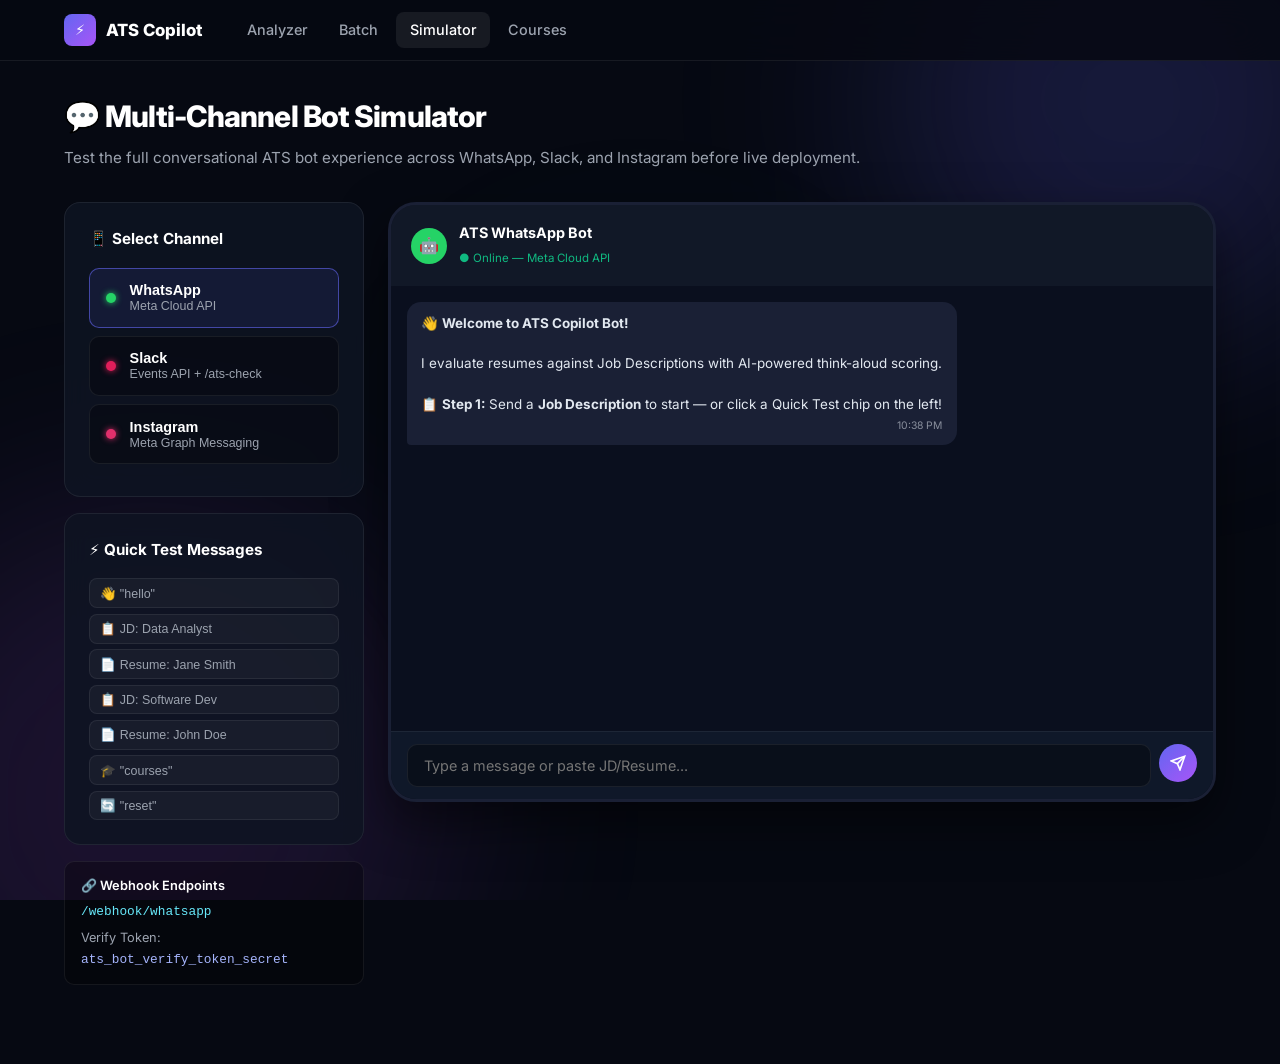
==== static/simulator.html @ 93f96079 "feat: Multi-resume PDF upload, separate pages, clean UI redesign with ranked comparison table" ====
<!DOCTYPE html>
<html lang="en">
<head>
  <meta charset="UTF-8">
  <meta name="viewport" content="width=device-width, initial-scale=1.0">
  <title>Channel Simulator – ATS Copilot</title>
  <meta name="description" content="Simulate the ATS chatbot on WhatsApp, Slack, and Instagram live in your browser before cloud deployment.">
  <link rel="preconnect" href="https://fonts.googleapis.com">
  <link href="https://fonts.googleapis.com/css2?family=Inter:wght@300;400;500;600;700;800;900&display=swap" rel="stylesheet">
  <link rel="stylesheet" href="shared.css">
  <style>
    .sim-layout { display: grid; grid-template-columns: 300px 1fr; gap: 1.5rem; align-items: start; }
    @media (max-width: 800px) { .sim-layout { grid-template-columns: 1fr; } }
    .channel-btn { width: 100%; background: rgba(0,0,0,0.3); border: 1px solid var(--border); border-radius: 10px; padding: 0.85rem 1rem; display: flex; align-items: center; gap: 0.85rem; color: #fff; cursor: pointer; text-align: left; margin-bottom: 0.5rem; transition: all 0.2s; }
    .channel-btn:hover { border-color: rgba(99,102,241,0.4); }
    .channel-btn.active { border-color: rgba(99,102,241,0.6); background: rgba(99,102,241,0.1); }
    .ch-pip { width: 10px; height: 10px; border-radius: 50%; flex-shrink: 0; }
    .ch-wa-p { background: #25d366; box-shadow: 0 0 6px #25d366; }
    .ch-sl-p { background: #e01e5a; box-shadow: 0 0 6px #e01e5a; }
    .ch-ig-p { background: #e1306c; box-shadow: 0 0 6px #e1306c; }
    .channel-btn div strong { display: block; font-size: 0.9rem; }
    .channel-btn div small { color: var(--text-muted); font-size: 0.78rem; }
    .quick-chips { display: flex; flex-direction: column; gap: 0.35rem; margin-top: 0.75rem; }
    .q-chip { background: rgba(255,255,255,0.04); border: 1px solid var(--border); border-radius: 8px; padding: 0.4rem 0.65rem; font-size: 0.78rem; color: var(--text-muted); cursor: pointer; text-align: left; transition: all 0.2s; }
    .q-chip:hover { background: rgba(99,102,241,0.12); border-color: rgba(99,102,241,0.4); color: #a5b4fc; }
    .phone-frame { background: #0a0f1e; border-radius: 28px; border: 3px solid #1a2035; box-shadow: 0 20px 50px rgba(0,0,0,0.5), inset 0 1px 0 rgba(255,255,255,0.05); overflow: hidden; display: flex; flex-direction: column; height: 600px; transition: border-color 0.3s; }
    .phone-topbar { padding: 1rem 1.25rem; display: flex; align-items: center; gap: 0.75rem; flex-shrink: 0; }
    .phone-avatar { width: 36px; height: 36px; border-radius: 50%; display: flex; align-items: center; justify-content: center; font-size: 1rem; flex-shrink: 0; }
    .phone-info strong { display: block; font-size: 0.9rem; color: #fff; }
    .phone-info small { color: #10b981; font-size: 0.72rem; }
    .chat-area { flex: 1; overflow-y: auto; padding: 1rem; display: flex; flex-direction: column; gap: 0.75rem; }
    .msg-bubble { max-width: 82%; padding: 0.7rem 0.9rem; border-radius: 14px; font-size: 0.84rem; line-height: 1.5; word-break: break-word; }
    .msg-bot { background: #1a2035; color: #e2e8f0; align-self: flex-start; border-bottom-left-radius: 4px; }
    .msg-user { background: linear-gradient(135deg, #6366f1, #a855f7); color: #fff; align-self: flex-end; border-bottom-right-radius: 4px; }
    .msg-time { font-size: 0.65rem; opacity: 0.55; margin-top: 0.25rem; text-align: right; }
    .msg-typing { background: #1a2035; padding: 0.6rem 0.9rem; border-radius: 14px; align-self: flex-start; }
    .dots span { display: inline-block; width: 6px; height: 6px; border-radius: 50%; background: #6366f1; animation: bounce 1.2s infinite; margin: 0 1px; }
    .dots span:nth-child(2) { animation-delay: 0.2s; }
    .dots span:nth-child(3) { animation-delay: 0.4s; }
    @keyframes bounce { 0%,80%,100% { transform: translateY(0); } 40% { transform: translateY(-6px); } }
    .phone-input-bar { padding: 0.75rem 1rem; display: flex; gap: 0.5rem; border-top: 1px solid rgba(255,255,255,0.06); flex-shrink: 0; }
    .phone-input { flex: 1; background: #141929; border: 1px solid rgba(255,255,255,0.1); border-radius: 20px; padding: 0.6rem 1rem; color: #fff; font-size: 0.85rem; font-family: var(--font); outline: none; }
    .phone-input:focus { border-color: rgba(99,102,241,0.5); }
    .btn-send-circle { width: 38px; height: 38px; border-radius: 50%; background: linear-gradient(135deg, #6366f1, #a855f7); border: none; color: #fff; cursor: pointer; display: flex; align-items: center; justify-content: center; flex-shrink: 0; }
    .webhook-info { background: rgba(0,0,0,0.3); border: 1px solid var(--border); border-radius: 10px; padding: 0.85rem 1rem; margin-top: 1rem; font-size: 0.8rem; color: var(--text-muted); }
    .webhook-url { color: #67e8f9; font-family: monospace; word-break: break-all; }
  </style>
</head>
<body>
  <div class="bg-orbs"><div class="orb o1"></div><div class="orb o2"></div><div class="orb o3"></div></div>

  <nav class="topnav">
    <div class="topnav-inner">
      <a href="index.html" class="nav-logo"><div class="logo-box">⚡</div><span>ATS Copilot</span></a>
      <div class="nav-links">
        <a href="analyzer.html">Analyzer</a>
        <a href="batch.html">Batch</a>
        <a href="simulator.html">Simulator</a>
        <a href="courses.html">Courses</a>
      </div>
    </div>
  </nav>

  <div class="page-wrap">
    <div class="page-header">
      <h1>💬 Multi-Channel Bot Simulator</h1>
      <p>Test the full conversational ATS bot experience across WhatsApp, Slack, and Instagram before live deployment.</p>
    </div>

    <div class="sim-layout">
      <!-- Sidebar -->
      <div>
        <div class="card" style="margin-bottom:1rem;">
          <div class="card-title">📱 Select Channel</div>
          <button class="channel-btn active" data-channel="whatsapp">
            <div class="ch-pip ch-wa-p"></div>
            <div><strong>WhatsApp</strong><small>Meta Cloud API</small></div>
          </button>
          <button class="channel-btn" data-channel="slack">
            <div class="ch-pip ch-sl-p"></div>
            <div><strong>Slack</strong><small>Events API + /ats-check</small></div>
          </button>
          <button class="channel-btn" data-channel="instagram">
            <div class="ch-pip ch-ig-p"></div>
            <div><strong>Instagram</strong><small>Meta Graph Messaging</small></div>
          </button>
        </div>

        <div class="card">
          <div class="card-title">⚡ Quick Test Messages</div>
          <div class="quick-chips">
            <button class="q-chip" data-msg="hello">👋 "hello"</button>
            <button class="q-chip" data-msg="JD for Data Analyst: 3+ years SQL, Python, Tableau, Power BI">📋 JD: Data Analyst</button>
            <button class="q-chip" data-msg="Resume of Jane Smith: 3 years Python, SQL, Pandas, Tableau">📄 Resume: Jane Smith</button>
            <button class="q-chip" data-msg="JD for Software Developer: 4+ years React, FastAPI, Docker">📋 JD: Software Dev</button>
            <button class="q-chip" data-msg="Resume of John Doe: 4 years React, Python, FastAPI, CI/CD">📄 Resume: John Doe</button>
            <button class="q-chip" data-msg="courses">🎓 "courses"</button>
            <button class="q-chip" data-msg="reset">🔄 "reset"</button>
          </div>
        </div>

        <div class="webhook-info">
          <div style="font-weight:600; color:#fff; margin-bottom:0.35rem;">🔗 Webhook Endpoints</div>
          <div class="webhook-url" id="webhookDisplay">/webhook/whatsapp</div>
          <div style="margin-top:0.35rem;">Verify Token: <code style="color:#a5b4fc;">ats_bot_verify_token_secret</code></div>
        </div>
      </div>

      <!-- Phone Device -->
      <div>
        <div class="phone-frame" id="phoneFrame">
          <div class="phone-topbar" id="phoneTopbar" style="background:#111827;">
            <div class="phone-avatar" id="phoneAvatar" style="background:#25d366;">🤖</div>
            <div class="phone-info">
              <strong id="channelName">ATS WhatsApp Bot</strong>
              <small>● Online — Meta Cloud API</small>
            </div>
          </div>
          <div class="chat-area" id="chatArea"></div>
          <div class="phone-input-bar" id="phoneInputBar" style="background:#0f1829;">
            <input type="text" class="phone-input" id="chatInput" placeholder="Type a message or paste JD/Resume...">
            <button class="btn-send-circle" id="btnSend">
              <svg width="16" height="16" viewBox="0 0 24 24" fill="none" stroke="currentColor" stroke-width="2.5"><line x1="22" y1="2" x2="11" y2="13"/><polygon points="22 2 15 22 11 13 2 9 22 2"/></svg>
            </button>
          </div>
        </div>
      </div>
    </div>
  </div>

  <script src="nav.js"></script>
  <script src="ats_engine.js"></script>
  <script>
  (function () {
    let activeChannel = 'whatsapp';
    let state = 'IDLE';
    let storedJD = '';
    let lastResult = null;

    const channelConfig = {
      whatsapp: { name: 'ATS WhatsApp Bot', sub: 'Online — Meta Cloud API', avatarBg: '#128C7E', avatar: '🤖', topbar: '#075e54', inputbar: '#0f1829', webhook: '/webhook/whatsapp' },
      slack:    { name: 'ATS Slack Bot', sub: 'Online — Events API', avatarBg: '#4a154b', avatar: '🟣', topbar: '#1a1d21', inputbar: '#1a1d21', webhook: '/webhook/slack' },
      instagram:{ name: 'ATS Instagram Bot', sub: 'Online — Meta Graph API', avatarBg: '#833ab4', avatar: '🟠', topbar: '#1a1128', inputbar: '#1a1128', webhook: '/webhook/instagram' }
    };

    function applyChannelTheme(ch) {
      const cfg = channelConfig[ch];
      document.getElementById('channelName').textContent = cfg.name;
      document.getElementById('phoneTopbar').querySelector('small').textContent = cfg.sub;
      document.getElementById('phoneTopbar').style.background = cfg.topbar;
      document.getElementById('phoneInputBar').style.background = cfg.inputbar;
      document.getElementById('phoneAvatar').textContent = cfg.avatar;
      document.getElementById('phoneAvatar').style.background = cfg.avatarBg;
      document.getElementById('webhookDisplay').textContent = cfg.webhook;
    }

    document.querySelectorAll('.channel-btn').forEach(btn => {
      btn.addEventListener('click', () => {
        document.querySelectorAll('.channel-btn').forEach(b => b.classList.remove('active'));
        btn.classList.add('active');
        activeChannel = btn.dataset.channel;
        applyChannelTheme(activeChannel);
        state = 'IDLE'; storedJD = ''; lastResult = null;
        document.getElementById('chatArea').innerHTML = '';
        addBotMsg('👋 Channel switched to <strong>' + channelConfig[activeChannel].name + '</strong>. Please send a Job Description to begin.');
      });
    });

    document.querySelectorAll('.q-chip').forEach(chip => {
      chip.addEventListener('click', () => {
        document.getElementById('chatInput').value = chip.dataset.msg;
        sendMsg();
      });
    });

    document.getElementById('btnSend').addEventListener('click', sendMsg);
    document.getElementById('chatInput').addEventListener('keydown', e => { if (e.key === 'Enter') sendMsg(); });

    function sendMsg() {
      const input = document.getElementById('chatInput');
      const msg = input.value.trim();
      if (!msg) return;
      input.value = '';
      addUserMsg(msg);
      showTyping();
      setTimeout(() => { removeTyping(); processMsg(msg); }, 700);
    }

    function processMsg(msg) {
      const lower = msg.toLowerCase().trim();

      if (['reset','start over','clear'].includes(lower) || (lower === 'hello' && state === 'IDLE')) {
        state = 'IDLE'; storedJD = ''; lastResult = null;
        addBotMsg('👋 <strong>Welcome to ATS Copilot ' + (activeChannel === 'slack' ? `— use <code>/ats-check</code> or type below` : 'Bot') + '</strong><br><br>📋 <strong>Step 1:</strong> Send or paste a <strong>Job Description (JD)</strong> to begin evaluation.');
        return;
      }

      if (lower === 'courses' && lastResult) {
        const lines = lastResult.courses.map(c => `• <a href="${c.url}" target="_blank" style="color:#67e8f9;">${c.title}</a> — ${c.provider}`).join('<br>');
        addBotMsg('🎓 <strong>Recommended Upskilling Courses:</strong><br><br>' + (lines || 'No courses found.'));
        return;
      }

      if (state === 'IDLE' || state === 'WAITING_JD') {
        storedJD = msg;
        state = 'WAITING_RESUME';
        const role = PRESETS.data_analyst.jd.includes(msg.slice(0,10)) ? 'detected role' : 'the role described';
        addBotMsg(`✅ <strong>Job Description Received</strong><br><br>📄 <strong>Step 2:</strong> Now send the <strong>Candidate's Resume</strong> to analyze against this JD.`);
        return;
      }

      if (state === 'WAITING_RESUME') {
        lastResult = analyzeATS(storedJD, msg);
        state = 'ANALYZED';
        const r = lastResult;
        const statusEmoji = r.atsScore >= 80 ? '🌟' : r.atsScore >= 65 ? '⚡' : '⚠️';
        addBotMsg(
          `🧠 <strong>Think-Aloud Evaluation:</strong><br>` +
          `• <strong>Role:</strong> ${r.thinkAloud.role}<br>` +
          `• <strong>Skills:</strong> ${r.thinkAloud.skills}<br>` +
          `• <strong>Experience:</strong> ${r.thinkAloud.experience}<br><br>` +
          `📊 <strong>ATS Score: ${r.atsScore}%</strong> ${statusEmoji}<br>` +
          `Breakdown: [Skills match: ${r.skillsPct}%, Experience match: ${r.expPct}%]<br><br>` +
          `🎓 <strong>Top Course:</strong> ${r.courses[0] ? `<a href="${r.courses[0].url}" target="_blank" style="color:#67e8f9;">${r.courses[0].title}</a>` : 'N/A'}<br><br>` +
          `💡 Type <em>"courses"</em> for all links or <em>"reset"</em> to start over.`
        );
        return;
      }

      if (state === 'ANALYZED') {
        state = 'IDLE'; storedJD = '';
        addBotMsg('📋 Send a new <strong>Job Description</strong> to analyze another resume.');
        return;
      }

      addBotMsg('Please send a <strong>Job Description</strong> to start. Type <em>"hello"</em> to see the welcome message.');
    }

    function addBotMsg(html) {
      const area = document.getElementById('chatArea');
      const div = document.createElement('div');
      div.className = 'msg-bubble msg-bot';
      div.innerHTML = `<div>${html}</div><div class="msg-time">${now()}</div>`;
      area.appendChild(div);
      area.scrollTop = area.scrollHeight;
    }

    function addUserMsg(text) {
      const area = document.getElementById('chatArea');
      const div = document.createElement('div');
      div.className = 'msg-bubble msg-user';
      div.innerHTML = `<div>${text}</div><div class="msg-time">${now()}</div>`;
      area.appendChild(div);
      area.scrollTop = area.scrollHeight;
    }

    function showTyping() {
      const area = document.getElementById('chatArea');
      const div = document.createElement('div');
      div.id = 'typingIndicator';
      div.className = 'msg-typing';
      div.innerHTML = `<div class="dots"><span></span><span></span><span></span></div>`;
      area.appendChild(div);
      area.scrollTop = area.scrollHeight;
    }

    function removeTyping() {
      const el = document.getElementById('typingIndicator');
      if (el) el.remove();
    }

    function now() {
      return new Date().toLocaleTimeString([], { hour: '2-digit', minute: '2-digit' });
    }

    // Initial welcome message
    addBotMsg('👋 <strong>Welcome to ATS Copilot Bot!</strong><br><br>I evaluate resumes against Job Descriptions with AI-powered think-aloud scoring.<br><br>📋 <strong>Step 1:</strong> Send a <strong>Job Description</strong> to start — or click a Quick Test chip on the left!');
  })();
  </script>
</body>
</html>
---- static/shared.css ----
/* =============================================================
   ATS Copilot – Shared Design System
   Applies to all pages
   ============================================================= */

:root {
  --bg: #060912;
  --surface: rgba(15, 20, 35, 0.85);
  --surface-hover: rgba(22, 29, 50, 0.95);
  --border: rgba(255, 255, 255, 0.07);
  --border-active: rgba(99, 102, 241, 0.5);
  --text: #f9fafb;
  --text-muted: #9ca3af;
  --text-dim: #4b5563;
  --indigo: #6366f1;
  --purple: #a855f7;
  --emerald: #10b981;
  --amber: #f59e0b;
  --rose: #f43f5e;
  --sky: #38bdf8;
  --font: 'Inter', system-ui, sans-serif;
}

*, *::before, *::after { box-sizing: border-box; margin: 0; padding: 0; }

html { scroll-behavior: smooth; }

body {
  background: var(--bg);
  color: var(--text);
  font-family: var(--font);
  line-height: 1.6;
  min-height: 100vh;
  -webkit-font-smoothing: antialiased;
}

/* Background Orbs */
.bg-orbs {
  position: fixed;
  inset: 0;
  pointer-events: none;
  z-index: 0;
  overflow: hidden;
}
.orb {
  position: absolute;
  border-radius: 50%;
  filter: blur(100px);
}
.o1 { width: 500px; height: 500px; background: rgba(99,102,241,0.18); top: -150px; right: -100px; }
.o2 { width: 600px; height: 600px; background: rgba(168,85,247,0.12); bottom: -200px; left: -150px; }
.o3 { width: 300px; height: 300px; background: rgba(16,185,129,0.08); top: 50%; left: 50%; transform: translate(-50%, -50%); }

/* Navigation */
.topnav {
  position: sticky;
  top: 0;
  z-index: 100;
  background: rgba(6,9,18,0.85);
  backdrop-filter: blur(20px);
  -webkit-backdrop-filter: blur(20px);
  border-bottom: 1px solid var(--border);
}
.topnav-inner {
  max-width: 1200px;
  margin: 0 auto;
  padding: 0 1.5rem;
  height: 60px;
  display: flex;
  align-items: center;
  gap: 2rem;
}
.nav-logo {
  display: flex;
  align-items: center;
  gap: 0.6rem;
  text-decoration: none;
  color: #fff;
  font-weight: 800;
  font-size: 1.05rem;
  white-space: nowrap;
  flex-shrink: 0;
}
.logo-box {
  width: 32px;
  height: 32px;
  background: linear-gradient(135deg, #6366f1, #a855f7);
  border-radius: 8px;
  display: flex;
  align-items: center;
  justify-content: center;
  font-size: 0.9rem;
}
.nav-links {
  display: flex;
  gap: 0.25rem;
  flex: 1;
}
.nav-links a {
  color: var(--text-muted);
  text-decoration: none;
  font-size: 0.9rem;
  font-weight: 500;
  padding: 0.4rem 0.85rem;
  border-radius: 8px;
  transition: all 0.15s;
}
.nav-links a:hover, .nav-links a.active {
  color: #fff;
  background: rgba(255,255,255,0.07);
}
.btn-nav-cta {
  background: linear-gradient(135deg, #6366f1, #a855f7);
  color: #fff;
  text-decoration: none;
  font-size: 0.85rem;
  font-weight: 700;
  padding: 0.5rem 1.1rem;
  border-radius: 8px;
  white-space: nowrap;
  transition: opacity 0.2s, transform 0.2s;
  flex-shrink: 0;
}
.btn-nav-cta:hover { opacity: 0.9; transform: translateY(-1px); }

/* Page Layout */
.page-wrap {
  position: relative;
  z-index: 10;
  max-width: 1200px;
  margin: 0 auto;
  padding: 2rem 1.5rem 5rem;
}
.page-header {
  margin-bottom: 2rem;
}
.page-header h1 {
  font-size: 1.85rem;
  font-weight: 800;
  letter-spacing: -0.03em;
  color: #fff;
  margin-bottom: 0.35rem;
}
.page-header p {
  color: var(--text-muted);
  font-size: 0.95rem;
}

/* Cards */
.card {
  background: var(--surface);
  border: 1px solid var(--border);
  border-radius: 16px;
  padding: 1.5rem;
  backdrop-filter: blur(12px);
  transition: border-color 0.2s;
}
.card:hover { border-color: rgba(99,102,241,0.25); }
.card-title {
  font-size: 0.95rem;
  font-weight: 700;
  color: #fff;
  margin-bottom: 1rem;
  display: flex;
  align-items: center;
  gap: 0.5rem;
}

/* Form Elements */
label.field-label {
  display: block;
  font-size: 0.8rem;
  font-weight: 600;
  color: var(--text-muted);
  text-transform: uppercase;
  letter-spacing: 0.05em;
  margin-bottom: 0.4rem;
}
textarea, input[type="text"], select {
  width: 100%;
  background: rgba(0,0,0,0.35);
  border: 1px solid var(--border);
  border-radius: 10px;
  padding: 0.75rem 1rem;
  color: #fff;
  font-family: var(--font);
  font-size: 0.9rem;
  outline: none;
  transition: border-color 0.2s, box-shadow 0.2s;
  resize: vertical;
}
textarea:focus, input:focus, select:focus {
  border-color: var(--indigo);
  box-shadow: 0 0 0 3px rgba(99,102,241,0.12);
}
select option { background: #0f1623; }

/* File Upload Zone */
.upload-zone {
  border: 2px dashed rgba(99,102,241,0.35);
  border-radius: 12px;
  padding: 2rem;
  text-align: center;
  cursor: pointer;
  transition: all 0.2s;
  position: relative;
  background: rgba(99,102,241,0.04);
}
.upload-zone:hover, .upload-zone.drag-over {
  border-color: var(--indigo);
  background: rgba(99,102,241,0.09);
}
.upload-zone input[type="file"] {
  position: absolute;
  inset: 0;
  width: 100%;
  height: 100%;
  opacity: 0;
  cursor: pointer;
  border: none;
  padding: 0;
}
.upload-icon { font-size: 2rem; margin-bottom: 0.5rem; }
.upload-zone h4 { font-size: 0.9rem; font-weight: 600; color: #fff; margin-bottom: 0.25rem; }
.upload-zone p { font-size: 0.8rem; color: var(--text-muted); }
.upload-zone .file-name { margin-top: 0.75rem; font-size: 0.85rem; color: #a5b4fc; font-weight: 600; }

/* Tabs inside page */
.inner-tabs { display: flex; gap: 0.25rem; background: rgba(0,0,0,0.3); padding: 0.25rem; border-radius: 10px; margin-bottom: 1rem; }
.inner-tab { flex: 1; text-align: center; padding: 0.55rem; font-size: 0.82rem; font-weight: 600; color: var(--text-muted); border-radius: 8px; cursor: pointer; border: none; background: transparent; transition: all 0.2s; }
.inner-tab.active { background: rgba(99,102,241,0.2); color: #a5b4fc; border: 1px solid rgba(99,102,241,0.3); }

/* Buttons */
.btn-primary {
  background: linear-gradient(135deg, #6366f1, #a855f7);
  color: #fff;
  border: none;
  border-radius: 10px;
  padding: 0.8rem 1.5rem;
  font-family: var(--font);
  font-weight: 700;
  font-size: 0.95rem;
  cursor: pointer;
  display: inline-flex;
  align-items: center;
  justify-content: center;
  gap: 0.5rem;
  width: 100%;
  box-shadow: 0 4px 15px rgba(99,102,241,0.3);
  transition: transform 0.15s, box-shadow 0.15s, opacity 0.15s;
}
.btn-primary:hover { transform: translateY(-1px); box-shadow: 0 6px 20px rgba(99,102,241,0.45); }
.btn-primary:disabled { opacity: 0.5; cursor: not-allowed; transform: none; }
.btn-secondary {
  background: rgba(255,255,255,0.06);
  border: 1px solid var(--border);
  color: #fff;
  border-radius: 10px;
  padding: 0.7rem 1.25rem;
  font-family: var(--font);
  font-weight: 600;
  font-size: 0.88rem;
  cursor: pointer;
  display: inline-flex;
  align-items: center;
  gap: 0.5rem;
  transition: all 0.2s;
}
.btn-secondary:hover { background: rgba(255,255,255,0.12); border-color: rgba(255,255,255,0.2); }
.btn-sm {
  padding: 0.4rem 0.85rem;
  font-size: 0.8rem;
  font-weight: 600;
  border-radius: 8px;
  border: 1px solid var(--border);
  background: rgba(255,255,255,0.06);
  color: #fff;
  cursor: pointer;
  display: inline-flex;
  align-items: center;
  gap: 0.35rem;
  transition: all 0.2s;
}
.btn-sm:hover { background: rgba(255,255,255,0.12); }

/* Score & Progress */
.score-ring-wrap {
  display: flex;
  flex-direction: column;
  align-items: center;
  gap: 0.35rem;
}
.score-ring { position: relative; width: 88px; height: 88px; }
.score-ring svg { width: 88px; height: 88px; transform: rotate(-90deg); }
.score-ring circle { fill: none; stroke-width: 7; }
.ring-bg { stroke: rgba(255,255,255,0.07); }
.ring-fill { stroke: url(#scoreGrad); stroke-linecap: round; transition: stroke-dashoffset 0.8s cubic-bezier(0.4,0,0.2,1); }
.ring-value { position: absolute; inset: 0; display: flex; align-items: center; justify-content: center; font-size: 1.4rem; font-weight: 800; color: #fff; }
.ring-label { font-size: 0.75rem; font-weight: 600; color: var(--text-muted); }

.progress-bar-row { margin-bottom: 0.75rem; }
.bar-meta { display: flex; justify-content: space-between; font-size: 0.82rem; margin-bottom: 0.3rem; }
.bar-track { width: 100%; height: 7px; background: rgba(255,255,255,0.07); border-radius: 999px; overflow: hidden; }
.bar-fill { height: 100%; border-radius: 999px; transition: width 0.7s cubic-bezier(0.4,0,0.2,1); }
.bar-indigo { background: linear-gradient(90deg, #6366f1, #a855f7); }
.bar-emerald { background: linear-gradient(90deg, #10b981, #34d399); }
.bar-sky { background: linear-gradient(90deg, #0ea5e9, #38bdf8); }

/* Tag Chips */
.chip { display: inline-flex; align-items: center; gap: 0.3rem; padding: 0.25rem 0.65rem; border-radius: 999px; font-size: 0.75rem; font-weight: 600; }
.chip-indigo { background: rgba(99,102,241,0.15); color: #a5b4fc; border: 1px solid rgba(99,102,241,0.3); }
.chip-green { background: rgba(16,185,129,0.15); color: #34d399; border: 1px solid rgba(16,185,129,0.3); }
.chip-red { background: rgba(244,63,94,0.15); color: #fb7185; border: 1px solid rgba(244,63,94,0.3); }
.chip-amber { background: rgba(245,158,11,0.15); color: #fbbf24; border: 1px solid rgba(245,158,11,0.3); }

/* Think-aloud block */
.think-block { background: rgba(99,102,241,0.07); border: 1px solid rgba(99,102,241,0.2); border-radius: 12px; padding: 1.1rem; }
.think-block-title { font-size: 0.72rem; font-weight: 700; text-transform: uppercase; letter-spacing: 0.08em; color: #818cf8; margin-bottom: 0.75rem; }
.think-item { display: flex; gap: 0.75rem; margin-bottom: 0.65rem; font-size: 0.85rem; }
.think-item:last-child { margin-bottom: 0; }
.think-dot { width: 6px; height: 6px; border-radius: 50%; background: #6366f1; margin-top: 6px; flex-shrink: 0; }
.think-item strong { color: #c7d2fe; font-weight: 600; }

/* Output box */
.output-box { background: #020408; border: 1px solid rgba(255,255,255,0.08); border-radius: 10px; padding: 1rem; font-family: 'Courier New', monospace; font-size: 0.82rem; color: #67e8f9; line-height: 1.6; word-break: break-word; white-space: pre-wrap; }

/* Course card */
.course-card { display: flex; align-items: center; gap: 1rem; background: rgba(0,0,0,0.25); border: 1px solid var(--border); border-radius: 10px; padding: 0.85rem 1rem; transition: all 0.2s; }
.course-card:hover { border-color: rgba(16,185,129,0.4); transform: translateX(3px); }
.course-card-info { flex: 1; min-width: 0; }
.course-card-title { font-size: 0.88rem; font-weight: 600; color: #fff; margin-bottom: 0.15rem; white-space: nowrap; overflow: hidden; text-overflow: ellipsis; }
.course-card-meta { font-size: 0.75rem; color: var(--text-muted); }
.btn-course { background: rgba(16,185,129,0.15); color: #34d399; border: 1px solid rgba(16,185,129,0.3); padding: 0.3rem 0.7rem; border-radius: 6px; font-size: 0.75rem; font-weight: 600; text-decoration: none; white-space: nowrap; flex-shrink: 0; }

/* Grid layouts */
.grid-2 { display: grid; grid-template-columns: 1fr 1fr; gap: 1.25rem; }
.grid-3 { display: grid; grid-template-columns: repeat(3, 1fr); gap: 1.25rem; }
@media (max-width: 900px) { .grid-2 { grid-template-columns: 1fr; } .grid-3 { grid-template-columns: 1fr; } }

/* Separator */
.divider { border: none; border-top: 1px solid var(--border); margin: 1.25rem 0; }

/* Status indicator */
.status-dot { width: 8px; height: 8px; border-radius: 50%; background: #10b981; box-shadow: 0 0 8px #10b981; display: inline-block; animation: pulse 2s infinite; }
@keyframes pulse { 0%,100% { transform: scale(0.95); opacity: 0.8; } 50% { transform: scale(1.2); opacity: 1; } }

/* Toast */
#toast { position: fixed; bottom: 1.5rem; right: 1.5rem; background: #fff; color: #111; font-size: 0.85rem; font-weight: 600; padding: 0.7rem 1.25rem; border-radius: 10px; box-shadow: 0 8px 30px rgba(0,0,0,0.4); z-index: 9999; opacity: 0; transform: translateY(8px); transition: all 0.25s; pointer-events: none; }
#toast.show { opacity: 1; transform: translateY(0); }

/* Scrollbar */
::-webkit-scrollbar { width: 6px; height: 6px; }
::-webkit-scrollbar-track { background: transparent; }
::-webkit-scrollbar-thumb { background: rgba(255,255,255,0.12); border-radius: 999px; }

/* Placeholder state */
.placeholder-state { text-align: center; padding: 3rem 1.5rem; color: var(--text-dim); }
.placeholder-state .ph-icon { font-size: 2.5rem; margin-bottom: 0.75rem; opacity: 0.4; }
.placeholder-state p { font-size: 0.88rem; }
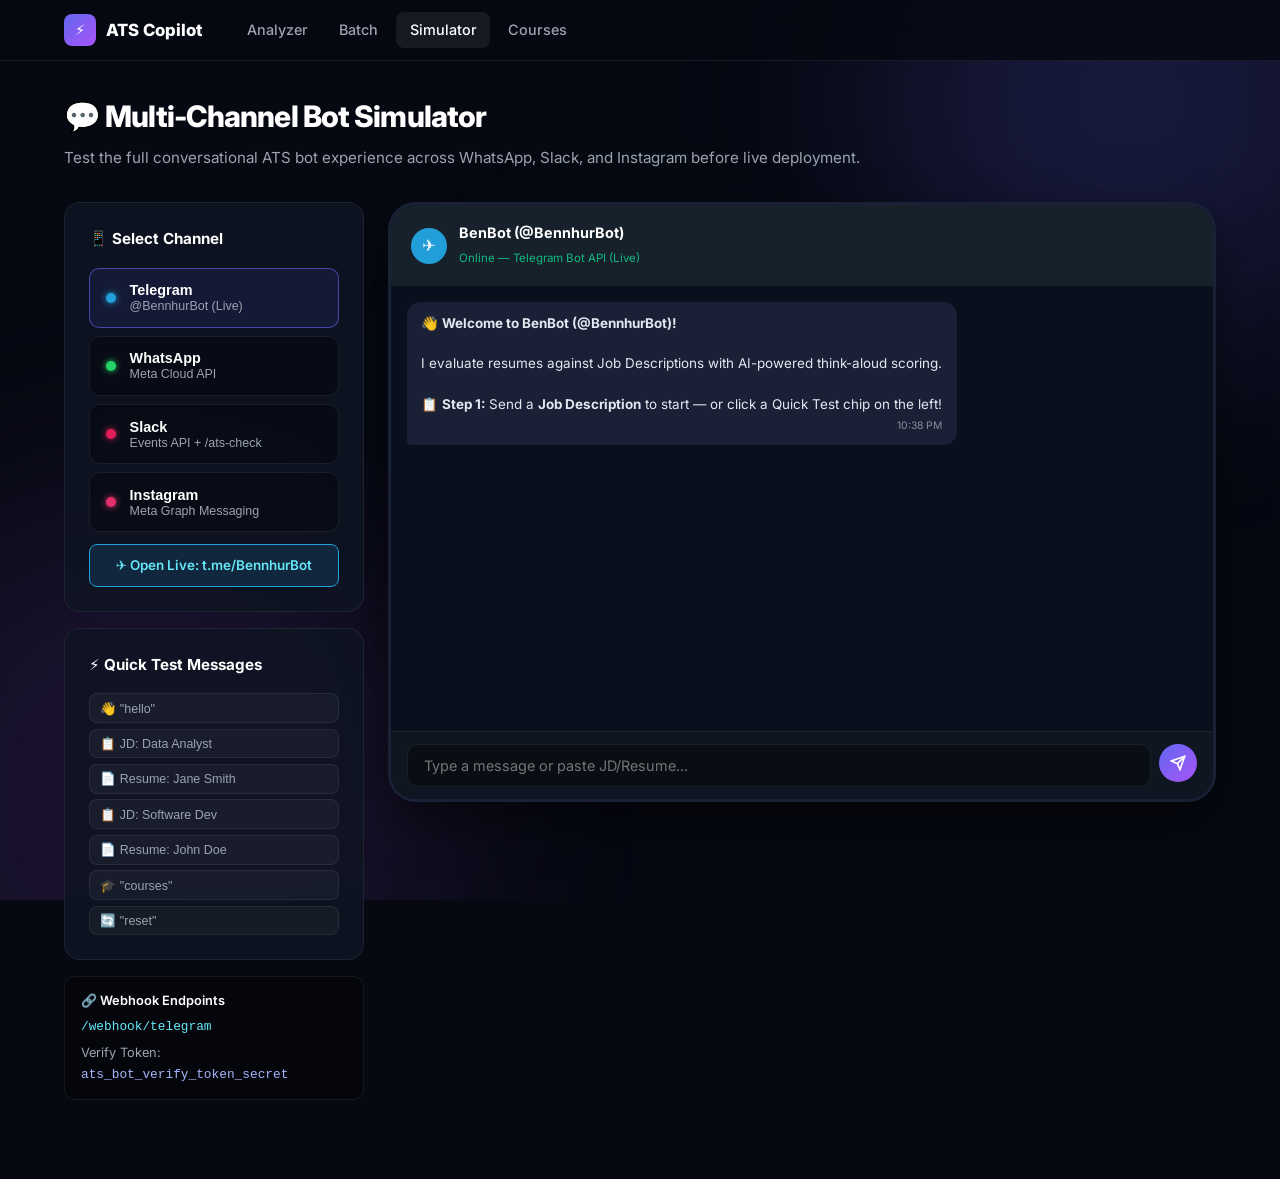
==== commit b43dac40: "feat: Full Telegram bot integration (@BennhurBot) with polling runner, PDF/DOCX resume parser, and s" ====
--- a/static/simulator.html
+++ b/static/simulator.html
@@ -16,6 +16,7 @@
     .channel-btn.active { border-color: rgba(99,102,241,0.6); background: rgba(99,102,241,0.1); }
     .ch-pip { width: 10px; height: 10px; border-radius: 50%; flex-shrink: 0; }
     .ch-wa-p { background: #25d366; box-shadow: 0 0 6px #25d366; }
+    .ch-tg-p { background: #229ED9; box-shadow: 0 0 6px #229ED9; }
     .ch-sl-p { background: #e01e5a; box-shadow: 0 0 6px #e01e5a; }
     .ch-ig-p { background: #e1306c; box-shadow: 0 0 6px #e1306c; }
     .channel-btn div strong { display: block; font-size: 0.9rem; }
@@ -72,7 +73,11 @@
       <div>
         <div class="card" style="margin-bottom:1rem;">
           <div class="card-title">📱 Select Channel</div>
-          <button class="channel-btn active" data-channel="whatsapp">
+          <button class="channel-btn active" data-channel="telegram">
+            <div class="ch-pip ch-tg-p"></div>
+            <div><strong>Telegram</strong><small>@BennhurBot (Live)</small></div>
+          </button>
+          <button class="channel-btn" data-channel="whatsapp">
             <div class="ch-pip ch-wa-p"></div>
             <div><strong>WhatsApp</strong><small>Meta Cloud API</small></div>
           </button>
@@ -84,6 +89,10 @@
             <div class="ch-pip ch-ig-p"></div>
             <div><strong>Instagram</strong><small>Meta Graph Messaging</small></div>
           </button>
+
+          <a href="https://t.me/BennhurBot" target="_blank" class="btn" style="width:100%; display:flex; align-items:center; justify-content:center; gap:0.5rem; margin-top:0.75rem; background:rgba(34,158,217,0.15); border:1px solid #229ED9; color:#67e8f9; text-decoration:none; padding:0.6rem; border-radius:8px; font-size:0.84rem; font-weight:600;">
+            ✈️ Open Live: t.me/BennhurBot
+          </a>
         </div>
 
         <div class="card">
@@ -132,12 +141,13 @@
   <script src="ats_engine.js"></script>
   <script>
   (function () {
-    let activeChannel = 'whatsapp';
+    let activeChannel = 'telegram';
     let state = 'IDLE';
     let storedJD = '';
     let lastResult = null;
 
     const channelConfig = {
+      telegram: { name: 'BenBot (@BennhurBot)', sub: 'Online — Telegram Bot API (Live)', avatarBg: '#229ED9', avatar: '✈️', topbar: '#17212b', inputbar: '#0e1621', webhook: '/webhook/telegram' },
       whatsapp: { name: 'ATS WhatsApp Bot', sub: 'Online — Meta Cloud API', avatarBg: '#128C7E', avatar: '🤖', topbar: '#075e54', inputbar: '#0f1829', webhook: '/webhook/whatsapp' },
       slack:    { name: 'ATS Slack Bot', sub: 'Online — Events API', avatarBg: '#4a154b', avatar: '🟣', topbar: '#1a1d21', inputbar: '#1a1d21', webhook: '/webhook/slack' },
       instagram:{ name: 'ATS Instagram Bot', sub: 'Online — Meta Graph API', avatarBg: '#833ab4', avatar: '🟠', topbar: '#1a1128', inputbar: '#1a1128', webhook: '/webhook/instagram' }
@@ -273,8 +283,11 @@
       return new Date().toLocaleTimeString([], { hour: '2-digit', minute: '2-digit' });
     }
 
+    // Initialize default channel theme
+    applyChannelTheme(activeChannel);
+
     // Initial welcome message
-    addBotMsg('👋 <strong>Welcome to ATS Copilot Bot!</strong><br><br>I evaluate resumes against Job Descriptions with AI-powered think-aloud scoring.<br><br>📋 <strong>Step 1:</strong> Send a <strong>Job Description</strong> to start — or click a Quick Test chip on the left!');
+    addBotMsg('👋 <strong>Welcome to BenBot (@BennhurBot)!</strong><br><br>I evaluate resumes against Job Descriptions with AI-powered think-aloud scoring.<br><br>📋 <strong>Step 1:</strong> Send a <strong>Job Description</strong> to start — or click a Quick Test chip on the left!');
   })();
   </script>
 </body>
